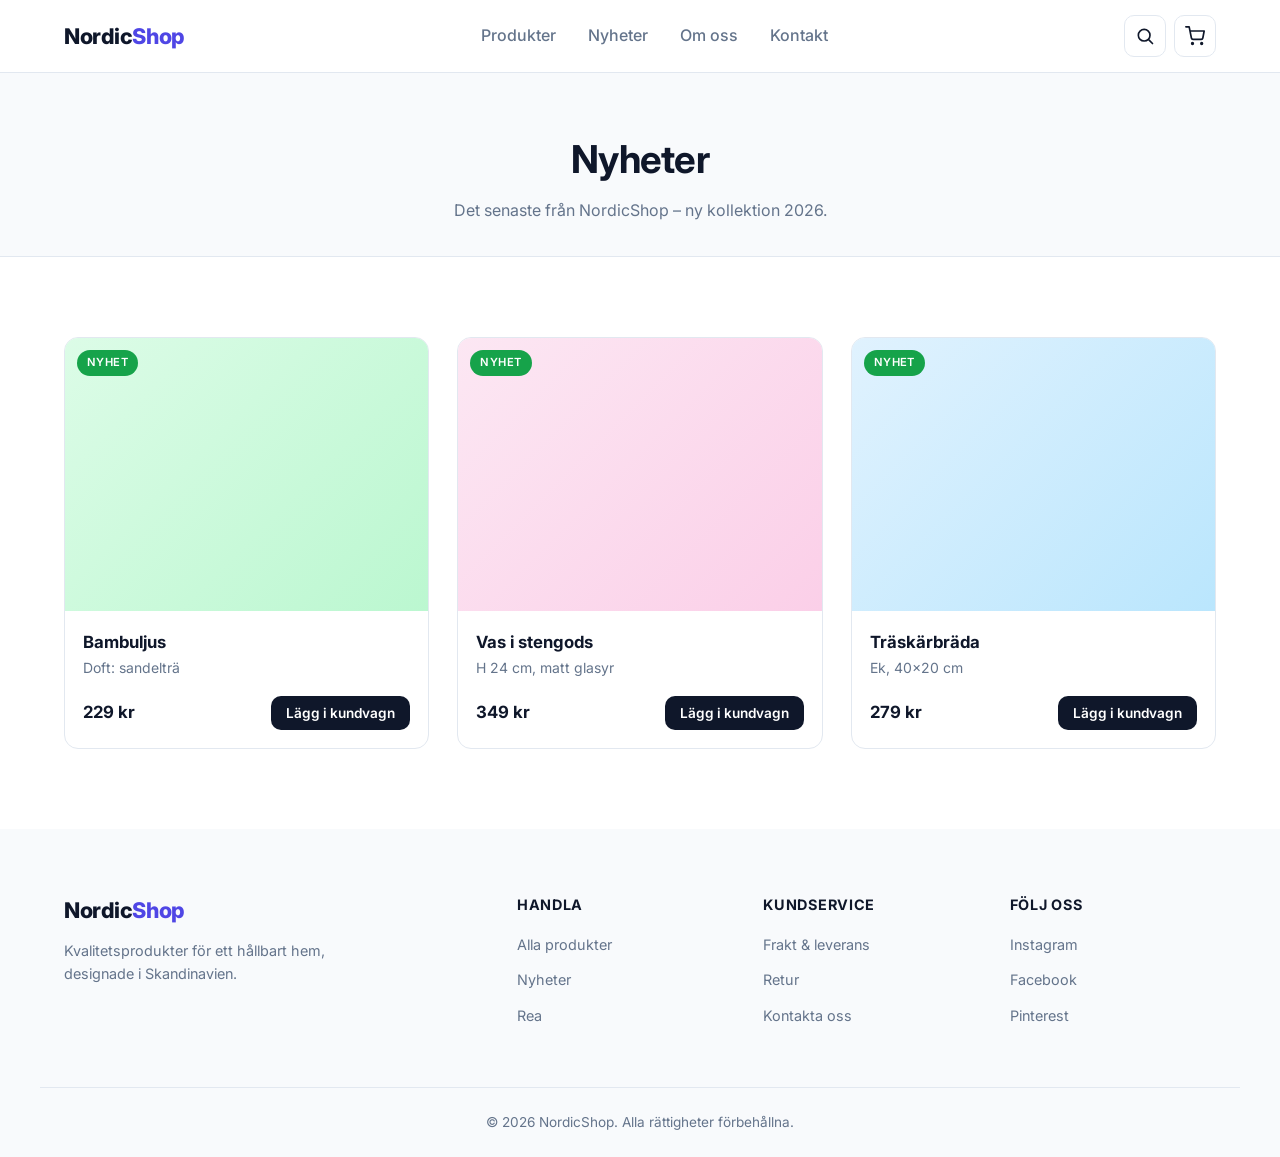
==== nyheter.html @ 2be3ed5a "feat: lägg till undersidor och fungerande kundvagn, sök och köp Co-authored-by: aider (deepseek/deep" ====
<!DOCTYPE html>
<html lang="sv">
<head>
  <meta charset="UTF-8" />
  <meta name="viewport" content="width=device-width, initial-scale=1.0" />
  <title>Nyheter – Nordic Shop</title>
  <link rel="preconnect" href="https://fonts.googleapis.com" />
  <link rel="preconnect" href="https://fonts.gstatic.com" crossorigin />
  <link href="https://fonts.googleapis.com/css2?family=Inter:wght@400;500;600;700;800&display=swap" rel="stylesheet" />
  <link rel="stylesheet" href="style.css" />
</head>
<body>
  <header class="site-header">
    <div class="container header-inner">
      <a href="index.html" class="logo">Nordic<span>Shop</span></a>
      <nav class="main-nav" aria-label="Huvudmeny">
        <a href="produkter.html">Produkter</a>
        <a href="nyheter.html">Nyheter</a>
        <a href="om-oss.html">Om oss</a>
        <a href="index.html#kontakt">Kontakt</a>
      </nav>
      <div class="header-actions">
        <button class="icon-btn" id="searchToggle" aria-label="Sök" aria-expanded="false">
          <svg viewBox="0 0 24 24" width="20" height="20" fill="none" stroke="currentColor" stroke-width="2" stroke-linecap="round" stroke-linejoin="round"><circle cx="11" cy="11" r="7"/><line x1="21" y1="21" x2="16.65" y2="16.65"/></svg>
        </button>
        <a href="kundvagn.html" class="icon-btn cart-btn" aria-label="Kundvagn">
          <svg viewBox="0 0 24 24" width="20" height="20" fill="none" stroke="currentColor" stroke-width="2" stroke-linecap="round" stroke-linejoin="round"><circle cx="9" cy="21" r="1"/><circle cx="20" cy="21" r="1"/><path d="M1 1h4l2.68 13.39a2 2 0 0 0 2 1.61h9.72a2 2 0 0 0 2-1.61L23 6H6"/></svg>
          <span class="cart-count" id="cartCount">0</span>
        </a>
      </div>
    </div>
    <div class="search-panel" id="searchPanel" hidden>
      <div class="container">
        <input type="search" id="searchInput" class="search-input" placeholder="Sök produkter…" autocomplete="off" />
        <div class="search-results" id="searchResults"></div>
      </div>
    </div>
  </header>

  <section class="page-head">
    <div class="container">
      <h1>Nyheter</h1>
      <p>Det senaste från NordicShop – ny kollektion 2026.</p>
    </div>
  </section>

  <section class="products">
    <div class="container">
      <div class="product-grid">
        <article class="product-card" data-id="bambuljus" data-name="Bambuljus" data-price="229">
          <div class="product-image" style="background: linear-gradient(135deg,#dcfce7,#bbf7d0);">
            <span class="tag tag-new">Nyhet</span>
          </div>
          <div class="product-body">
            <h3>Bambuljus</h3>
            <p class="product-desc">Doft: sandelträ</p>
            <div class="product-footer">
              <span class="price">229 kr</span>
              <button class="btn btn-small add-to-cart">Lägg i kundvagn</button>
            </div>
          </div>
        </article>

        <article class="product-card" data-id="vas" data-name="Vas i stengods" data-price="349">
          <div class="product-image" style="background: linear-gradient(135deg,#fce7f3,#fbcfe8);">
            <span class="tag tag-new">Nyhet</span>
          </div>
          <div class="product-body">
            <h3>Vas i stengods</h3>
            <p class="product-desc">H 24 cm, matt glasyr</p>
            <div class="product-footer">
              <span class="price">349 kr</span>
              <button class="btn btn-small add-to-cart">Lägg i kundvagn</button>
            </div>
          </div>
        </article>

        <article class="product-card" data-id="skarbrada" data-name="Träskärbräda" data-price="279">
          <div class="product-image" style="background: linear-gradient(135deg,#e0f2fe,#bae6fd);">
            <span class="tag tag-new">Nyhet</span>
          </div>
          <div class="product-body">
            <h3>Träskärbräda</h3>
            <p class="product-desc">Ek, 40x20 cm</p>
            <div class="product-footer">
              <span class="price">279 kr</span>
              <button class="btn btn-small add-to-cart">Lägg i kundvagn</button>
            </div>
          </div>
        </article>
      </div>
    </div>
  </section>

  <footer id="kontakt" class="site-footer">
    <div class="container footer-grid">
      <div>
        <a href="index.html" class="logo">Nordic<span>Shop</span></a>
        <p class="footer-text">Kvalitetsprodukter för ett hållbart hem, designade i Skandinavien.</p>
      </div>
      <div>
        <h4>Handla</h4>
        <ul>
          <li><a href="produkter.html">Alla produkter</a></li>
          <li><a href="nyheter.html">Nyheter</a></li>
          <li><a href="produkter.html?filter=rea">Rea</a></li>
        </ul>
      </div>
      <div>
        <h4>Kundservice</h4>
        <ul>
          <li><a href="om-oss.html#frakt">Frakt &amp; leverans</a></li>
          <li><a href="om-oss.html#retur">Retur</a></li>
          <li><a href="om-oss.html#kontakt">Kontakta oss</a></li>
        </ul>
      </div>
      <div>
        <h4>Följ oss</h4>
        <ul>
          <li><a href="https://instagram.com" target="_blank" rel="noopener">Instagram</a></li>
          <li><a href="https://facebook.com" target="_blank" rel="noopener">Facebook</a></li>
          <li><a href="https://pinterest.com" target="_blank" rel="noopener">Pinterest</a></li>
        </ul>
      </div>
    </div>
    <div class="container footer-bottom">
      <p>© 2026 NordicShop. Alla rättigheter förbehållna.</p>
    </div>
  </footer>

  <div class="toast" id="toast" role="status" aria-live="polite"></div>
  <script src="script.js"></script>
</body>
</html>
---- style.css ----
:root {
  --bg: #ffffff;
  --bg-soft: #f8fafc;
  --text: #0f172a;
  --text-muted: #64748b;
  --border: #e2e8f0;
  --primary: #4f46e5;
  --primary-dark: #4338ca;
  --radius: 14px;
  --shadow-sm: 0 1px 2px rgba(15, 23, 42, 0.06);
  --shadow-md: 0 8px 24px rgba(15, 23, 42, 0.08);
  --shadow-lg: 0 20px 40px rgba(15, 23, 42, 0.12);
}

* {
  box-sizing: border-box;
  margin: 0;
  padding: 0;
}

html {
  scroll-behavior: smooth;
}

body {
  font-family: "Inter", system-ui, -apple-system, "Segoe UI", sans-serif;
  color: var(--text);
  background: var(--bg);
  line-height: 1.6;
  -webkit-font-smoothing: antialiased;
}

a {
  color: inherit;
  text-decoration: none;
}

ul {
  list-style: none;
}

.container {
  width: 100%;
  max-width: 1200px;
  margin: 0 auto;
  padding: 0 24px;
}

/* Header */
.site-header {
  position: sticky;
  top: 0;
  z-index: 50;
  background: rgba(255, 255, 255, 0.85);
  backdrop-filter: blur(12px);
  border-bottom: 1px solid var(--border);
}

.header-inner {
  display: flex;
  align-items: center;
  justify-content: space-between;
  height: 72px;
  gap: 24px;
}

.logo {
  font-size: 1.35rem;
  font-weight: 800;
  letter-spacing: -0.02em;
}

.logo span {
  color: var(--primary);
}

.main-nav {
  display: flex;
  gap: 32px;
}

.main-nav a {
  font-weight: 500;
  color: var(--text-muted);
  transition: color 0.2s;
}

.main-nav a:hover {
  color: var(--text);
}

.header-actions {
  display: flex;
  gap: 8px;
}

.icon-btn {
  position: relative;
  display: inline-flex;
  align-items: center;
  justify-content: center;
  width: 42px;
  height: 42px;
  border: 1px solid var(--border);
  border-radius: 10px;
  background: #fff;
  color: var(--text);
  cursor: pointer;
  transition: all 0.2s;
}

.icon-btn:hover {
  background: var(--bg-soft);
  border-color: #cbd5e1;
}

.cart-count {
  position: absolute;
  top: -6px;
  right: -6px;
  min-width: 20px;
  height: 20px;
  padding: 0 5px;
  border-radius: 999px;
  background: var(--primary);
  color: #fff;
  font-size: 0.7rem;
  font-weight: 700;
  display: flex;
  align-items: center;
  justify-content: center;
}

/* Hero */
.hero {
  padding: 80px 0;
  background: radial-gradient(circle at 80% 20%, #eef2ff 0%, transparent 55%),
              radial-gradient(circle at 10% 90%, #fdf2f8 0%, transparent 50%);
}

.hero-inner {
  display: grid;
  grid-template-columns: 1.1fr 1fr;
  gap: 64px;
  align-items: center;
}

.badge {
  display: inline-block;
  padding: 6px 14px;
  border-radius: 999px;
  background: #eef2ff;
  color: var(--primary);
  font-size: 0.8rem;
  font-weight: 600;
  margin-bottom: 20px;
}

.hero h1 {
  font-size: clamp(2rem, 4vw, 3.25rem);
  line-height: 1.1;
  letter-spacing: -0.03em;
  font-weight: 800;
  margin-bottom: 20px;
}

.hero p {
  font-size: 1.1rem;
  color: var(--text-muted);
  max-width: 480px;
  margin-bottom: 32px;
}

.hero-actions {
  display: flex;
  gap: 12px;
  flex-wrap: wrap;
}

.btn {
  display: inline-flex;
  align-items: center;
  justify-content: center;
  padding: 12px 24px;
  border-radius: 10px;
  font-weight: 600;
  font-size: 0.95rem;
  border: 1px solid transparent;
  cursor: pointer;
  transition: all 0.2s;
  font-family: inherit;
}

.btn-primary {
  background: var(--primary);
  color: #fff;
  box-shadow: var(--shadow-sm);
}

.btn-primary:hover {
  background: var(--primary-dark);
  transform: translateY(-1px);
  box-shadow: var(--shadow-md);
}

.btn-ghost {
  background: #fff;
  color: var(--text);
  border-color: var(--border);
}

.btn-ghost:hover {
  background: var(--bg-soft);
}

.btn-small {
  padding: 8px 14px;
  font-size: 0.85rem;
  background: var(--text);
  color: #fff;
}

.btn-small:hover {
  background: var(--primary);
}

.hero-visual {
  position: relative;
  height: 380px;
}

.hero-card {
  position: absolute;
  border-radius: 20px;
  box-shadow: var(--shadow-lg);
}

.card-1 {
  width: 60%;
  height: 70%;
  top: 0;
  left: 0;
  background: linear-gradient(135deg, #c7d2fe, #a5b4fc);
}

.card-2 {
  width: 55%;
  height: 60%;
  bottom: 0;
  right: 0;
  background: linear-gradient(135deg, #fbcfe8, #f9a8d4);
}

.card-3 {
  width: 40%;
  height: 40%;
  bottom: 20%;
  left: 25%;
  background: linear-gradient(135deg, #fde68a, #fcd34d);
  z-index: 2;
}

/* Features */
.features {
  padding: 48px 0;
  border-top: 1px solid var(--border);
  border-bottom: 1px solid var(--border);
  background: var(--bg-soft);
}

.features-grid {
  display: grid;
  grid-template-columns: repeat(4, 1fr);
  gap: 24px;
}

.feature {
  text-align: center;
}

.feature-icon {
  font-size: 1.75rem;
  margin-bottom: 8px;
}

.feature h3 {
  font-size: 1rem;
  margin-bottom: 4px;
}

.feature p {
  font-size: 0.875rem;
  color: var(--text-muted);
}

/* Products */
.products {
  padding: 80px 0;
}

.section-head {
  text-align: center;
  margin-bottom: 48px;
}

.section-head h2 {
  font-size: clamp(1.75rem, 3vw, 2.5rem);
  letter-spacing: -0.02em;
  margin-bottom: 8px;
}

.section-head p {
  color: var(--text-muted);
}

.product-grid {
  display: grid;
  grid-template-columns: repeat(3, 1fr);
  gap: 28px;
}

.product-card {
  border: 1px solid var(--border);
  border-radius: var(--radius);
  overflow: hidden;
  background: #fff;
  transition: transform 0.25s, box-shadow 0.25s;
}

.product-card:hover {
  transform: translateY(-4px);
  box-shadow: var(--shadow-md);
}

.product-image {
  position: relative;
  aspect-ratio: 4 / 3;
}

.tag {
  position: absolute;
  top: 12px;
  left: 12px;
  padding: 4px 10px;
  border-radius: 999px;
  background: var(--text);
  color: #fff;
  font-size: 0.7rem;
  font-weight: 600;
  text-transform: uppercase;
  letter-spacing: 0.04em;
}

.tag-new {
  background: #16a34a;
}

.product-body {
  padding: 18px;
}

.product-body h3 {
  font-size: 1.05rem;
  margin-bottom: 2px;
}

.product-desc {
  font-size: 0.875rem;
  color: var(--text-muted);
  margin-bottom: 16px;
}

.product-footer {
  display: flex;
  align-items: center;
  justify-content: space-between;
  gap: 12px;
}

.price {
  font-weight: 700;
  font-size: 1.05rem;
}

.price s {
  color: var(--text-muted);
  font-weight: 400;
  font-size: 0.85rem;
  margin-right: 4px;
}

/* Newsletter */
.newsletter {
  padding: 64px 0;
  background: var(--text);
  color: #fff;
}

.newsletter-inner {
  display: flex;
  align-items: center;
  justify-content: space-between;
  gap: 32px;
  flex-wrap: wrap;
}

.newsletter h2 {
  font-size: 1.75rem;
  letter-spacing: -0.02em;
  margin-bottom: 6px;
}

.newsletter p {
  color: #cbd5e1;
}

.newsletter-form {
  display: flex;
  gap: 8px;
  flex-wrap: wrap;
}

.newsletter-form input {
  padding: 12px 16px;
  border-radius: 10px;
  border: 1px solid #334155;
  background: #1e293b;
  color: #fff;
  font-family: inherit;
  font-size: 0.95rem;
  min-width: 260px;
}

.newsletter-form input::placeholder {
  color: #94a3b8;
}

.newsletter-form input:focus {
  outline: 2px solid var(--primary);
  outline-offset: 1px;
}

/* Footer */
.site-footer {
  background: var(--bg-soft);
  padding-top: 64px;
}

.footer-grid {
  display: grid;
  grid-template-columns: 2fr 1fr 1fr 1fr;
  gap: 40px;
  padding-bottom: 48px;
}

.footer-text {
  color: var(--text-muted);
  font-size: 0.9rem;
  margin-top: 12px;
  max-width: 280px;
}

.site-footer h4 {
  font-size: 0.9rem;
  text-transform: uppercase;
  letter-spacing: 0.05em;
  margin-bottom: 16px;
}

.site-footer ul li {
  margin-bottom: 10px;
}

.site-footer ul a {
  color: var(--text-muted);
  font-size: 0.9rem;
  transition: color 0.2s;
}

.site-footer ul a:hover {
  color: var(--primary);
}

.footer-bottom {
  border-top: 1px solid var(--border);
  padding: 24px;
  text-align: center;
  color: var(--text-muted);
  font-size: 0.85rem;
}

/* Sökpanel */
.search-panel {
  border-top: 1px solid var(--border);
  background: #fff;
  padding: 16px 0;
}

.search-input {
  width: 100%;
  padding: 12px 16px;
  border-radius: 10px;
  border: 1px solid var(--border);
  font-family: inherit;
  font-size: 1rem;
}

.search-input:focus {
  outline: 2px solid var(--primary);
  outline-offset: 1px;
}

.search-results {
  margin-top: 12px;
  display: grid;
  gap: 8px;
}

.search-result {
  display: flex;
  justify-content: space-between;
  align-items: center;
  padding: 10px 14px;
  border: 1px solid var(--border);
  border-radius: 10px;
  background: var(--bg-soft);
}

.search-result strong {
  font-size: 0.95rem;
}

.search-result .price {
  font-size: 0.9rem;
}

.search-empty {
  color: var(--text-muted);
  font-size: 0.9rem;
  padding: 8px 0;
}

/* Toast */
.toast {
  position: fixed;
  bottom: 24px;
  left: 50%;
  transform: translateX(-50%) translateY(20px);
  background: var(--text);
  color: #fff;
  padding: 12px 20px;
  border-radius: 10px;
  font-size: 0.9rem;
  font-weight: 500;
  box-shadow: var(--shadow-lg);
  opacity: 0;
  pointer-events: none;
  transition: opacity 0.25s, transform 0.25s;
  z-index: 100;
}

.toast.show {
  opacity: 1;
  transform: translateX(-50%) translateY(0);
}

/* Sidhuvud för undersidor */
.page-head {
  padding: 56px 0 32px;
  text-align: center;
  background: var(--bg-soft);
  border-bottom: 1px solid var(--border);
}

.page-head h1 {
  font-size: clamp(1.75rem, 3vw, 2.5rem);
  letter-spacing: -0.02em;
  margin-bottom: 8px;
}

.page-head p {
  color: var(--text-muted);
}

/* Kundvagn */
.cart-page {
  padding: 56px 0 80px;
}

.cart-layout {
  display: grid;
  grid-template-columns: 2fr 1fr;
  gap: 32px;
  align-items: start;
}

.cart-items {
  display: grid;
  gap: 16px;
}

.cart-item {
  display: grid;
  grid-template-columns: 80px 1fr auto;
  gap: 16px;
  align-items: center;
  padding: 16px;
  border: 1px solid var(--border);
  border-radius: var(--radius);
  background: #fff;
}

.cart-thumb {
  width: 80px;
  height: 80px;
  border-radius: 10px;
  background: linear-gradient(135deg, #e0e7ff, #c7d2fe);
}

.cart-item h3 {
  font-size: 1rem;
  margin-bottom: 2px;
}

.cart-item .product-desc {
  margin-bottom: 0;
}

.qty {
  display: inline-flex;
  align-items: center;
  gap: 8px;
  margin-top: 8px;
}

.qty button {
  width: 30px;
  height: 30px;
  border-radius: 8px;
  border: 1px solid var(--border);
  background: #fff;
  cursor: pointer;
  font-size: 1rem;
  font-weight: 600;
  line-height: 1;
}

.qty button:hover {
  background: var(--bg-soft);
}

.qty span {
  min-width: 24px;
  text-align: center;
  font-weight: 600;
}

.cart-item-right {
  text-align: right;
  display: grid;
  gap: 8px;
  justify-items: end;
}

.remove-btn {
  background: none;
  border: none;
  color: var(--text-muted);
  font-size: 0.85rem;
  cursor: pointer;
  text-decoration: underline;
  font-family: inherit;
}

.remove-btn:hover {
  color: #dc2626;
}

.cart-summary {
  border: 1px solid var(--border);
  border-radius: var(--radius);
  padding: 24px;
  background: var(--bg-soft);
  position: sticky;
  top: 96px;
}

.cart-summary h2 {
  font-size: 1.15rem;
  margin-bottom: 16px;
}

.summary-row {
  display: flex;
  justify-content: space-between;
  font-size: 0.95rem;
  margin-bottom: 10px;
  color: var(--text-muted);
}

.summary-row.total {
  color: var(--text);
  font-weight: 700;
  font-size: 1.1rem;
  border-top: 1px solid var(--border);
  padding-top: 14px;
  margin-top: 14px;
}

.cart-summary .btn {
  width: 100%;
  margin-top: 16px;
}

.cart-empty {
  text-align: center;
  padding: 64px 24px;
  border: 1px dashed var(--border);
  border-radius: var(--radius);
  color: var(--text-muted);
}

.cart-empty h2 {
  color: var(--text);
  margin-bottom: 8px;
}

.cart-empty .btn {
  margin-top: 20px;
}

/* Om oss */
.about {
  padding: 64px 0;
}

.about-grid {
  display: grid;
  grid-template-columns: 1fr 1fr;
  gap: 48px;
  align-items: center;
}

.about h2 {
  font-size: 1.75rem;
  margin-bottom: 12px;
  letter-spacing: -0.02em;
}

.about p {
  color: var(--text-muted);
  margin-bottom: 16px;
}

.about-visual {
  height: 320px;
  border-radius: 20px;
  background: linear-gradient(135deg, #c7d2fe, #fbcfe8);
  box-shadow: var(--shadow-lg);
}

.info-block {
  padding: 48px 0;
  border-top: 1px solid var(--border);
}

.info-block h2 {
  font-size: 1.5rem;
  margin-bottom: 12px;
}

.info-block p {
  color: var(--text-muted);
  max-width: 720px;
}

/* Responsivt */
@media (max-width: 900px) {
  .hero-inner {
    grid-template-columns: 1fr;
    gap: 40px;
  }
  .cart-layout {
    grid-template-columns: 1fr;
  }
  .cart-summary {
    position: static;
  }
  .about-grid {
    grid-template-columns: 1fr;
  }
  .hero-visual {
    height: 280px;
  }
  .features-grid {
    grid-template-columns: repeat(2, 1fr);
  }
  .product-grid {
    grid-template-columns: repeat(2, 1fr);
  }
  .footer-grid {
    grid-template-columns: 1fr 1fr;
  }
  .main-nav {
    display: none;
  }
}

@media (max-width: 560px) {
  .product-grid {
    grid-template-columns: 1fr;
  }
  .features-grid {
    grid-template-columns: 1fr;
  }
  .footer-grid {
    grid-template-columns: 1fr;
  }
  .newsletter-form input {
    min-width: 0;
    width: 100%;
  }
  .newsletter-form {
    width: 100%;
  }
  .newsletter-form .btn {
    width: 100%;
  }
}
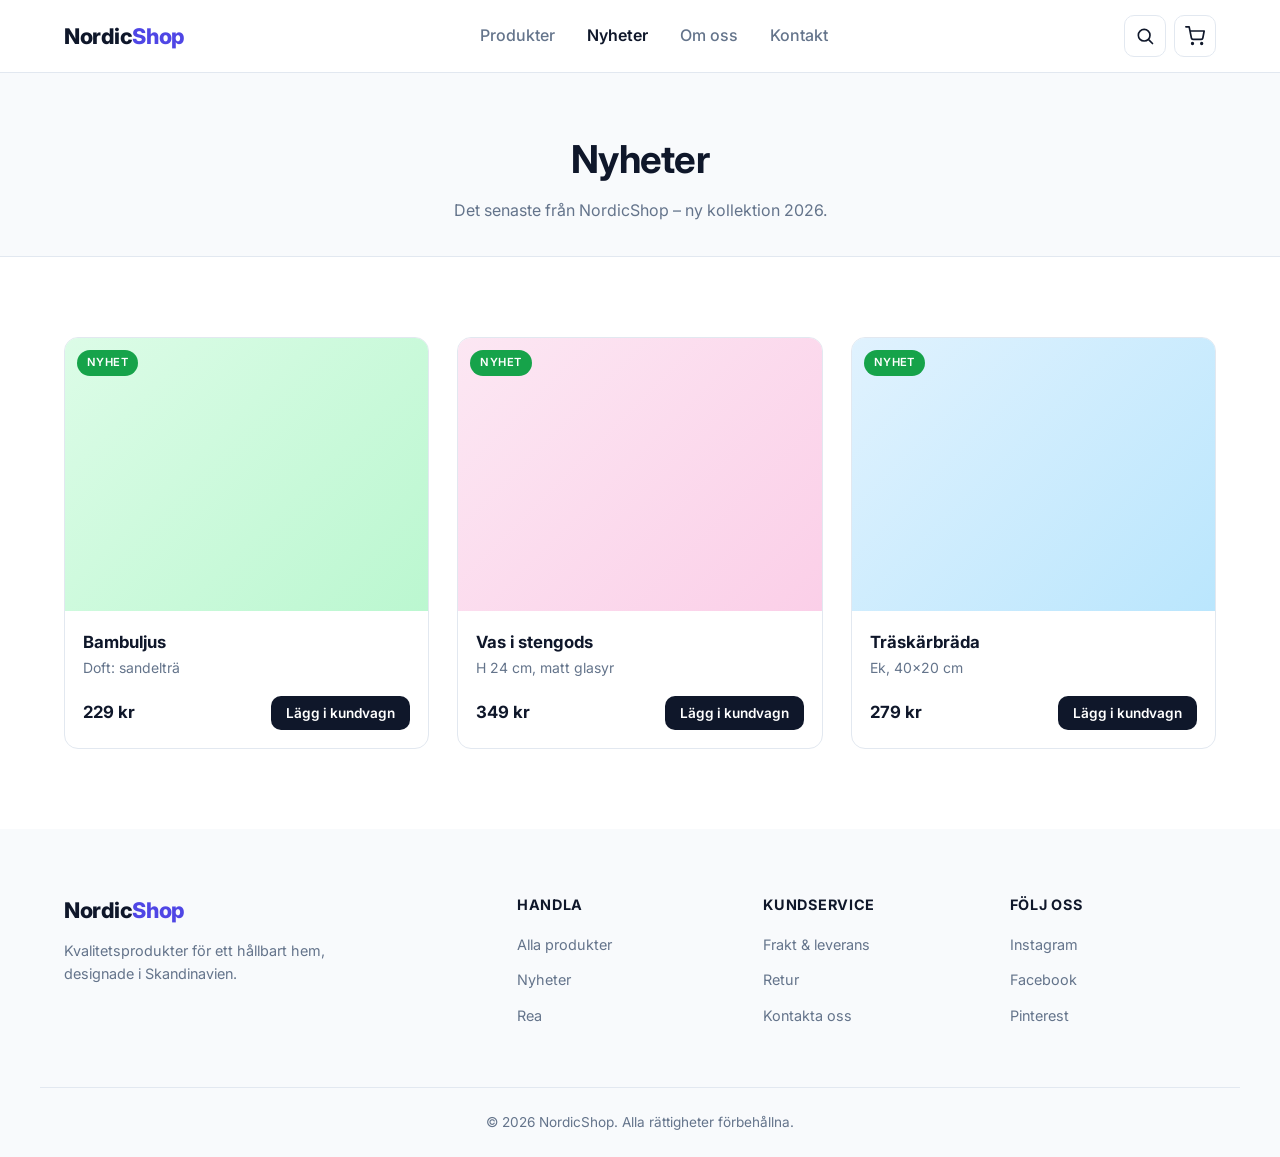
==== commit 68036f2b: "feat: gör produkter och sidor dynamiska med ny sidkonfiguration Co-authored-by: aider (deepseek/deep" ====
--- a/nyheter.html
+++ b/nyheter.html
@@ -46,49 +46,7 @@
 
   <section class="products">
     <div class="container">
-      <div class="product-grid">
-        <article class="product-card" data-id="bambuljus" data-name="Bambuljus" data-price="229">
-          <div class="product-image" style="background: linear-gradient(135deg,#dcfce7,#bbf7d0);">
-            <span class="tag tag-new">Nyhet</span>
-          </div>
-          <div class="product-body">
-            <h3>Bambuljus</h3>
-            <p class="product-desc">Doft: sandelträ</p>
-            <div class="product-footer">
-              <span class="price">229 kr</span>
-              <button class="btn btn-small add-to-cart">Lägg i kundvagn</button>
-            </div>
-          </div>
-        </article>
-
-        <article class="product-card" data-id="vas" data-name="Vas i stengods" data-price="349">
-          <div class="product-image" style="background: linear-gradient(135deg,#fce7f3,#fbcfe8);">
-            <span class="tag tag-new">Nyhet</span>
-          </div>
-          <div class="product-body">
-            <h3>Vas i stengods</h3>
-            <p class="product-desc">H 24 cm, matt glasyr</p>
-            <div class="product-footer">
-              <span class="price">349 kr</span>
-              <button class="btn btn-small add-to-cart">Lägg i kundvagn</button>
-            </div>
-          </div>
-        </article>
-
-        <article class="product-card" data-id="skarbrada" data-name="Träskärbräda" data-price="279">
-          <div class="product-image" style="background: linear-gradient(135deg,#e0f2fe,#bae6fd);">
-            <span class="tag tag-new">Nyhet</span>
-          </div>
-          <div class="product-body">
-            <h3>Träskärbräda</h3>
-            <p class="product-desc">Ek, 40x20 cm</p>
-            <div class="product-footer">
-              <span class="price">279 kr</span>
-              <button class="btn btn-small add-to-cart">Lägg i kundvagn</button>
-            </div>
-          </div>
-        </article>
-      </div>
+      <div class="product-grid" data-render="news"></div>
     </div>
   </section>
 
--- a/style.css
+++ b/style.css
@@ -774,6 +774,57 @@
   max-width: 720px;
 }
 
+/* Aktiv meny */
+.main-nav a.nav-active {
+  color: var(--text);
+  font-weight: 600;
+}
+
+/* Sökresultat-länk */
+.search-result-link {
+  display: block;
+  color: inherit;
+}
+
+.search-result-link:hover strong {
+  color: var(--primary);
+}
+
+/* Kontaktformulär */
+.contact-form {
+  display: grid;
+  gap: 12px;
+  max-width: 520px;
+  margin-top: 20px;
+}
+
+.contact-form input,
+.contact-form textarea {
+  padding: 12px 16px;
+  border-radius: 10px;
+  border: 1px solid var(--border);
+  font-family: inherit;
+  font-size: 0.95rem;
+  background: #fff;
+  color: var(--text);
+  resize: vertical;
+}
+
+.contact-form input:focus,
+.contact-form textarea:focus {
+  outline: 2px solid var(--primary);
+  outline-offset: 1px;
+}
+
+.contact-form .btn {
+  justify-self: start;
+}
+
+/* Relaterade produkter */
+#relatedProducts:empty {
+  display: none;
+}
+
 /* Responsivt */
 @media (max-width: 900px) {
   .hero-inner {
